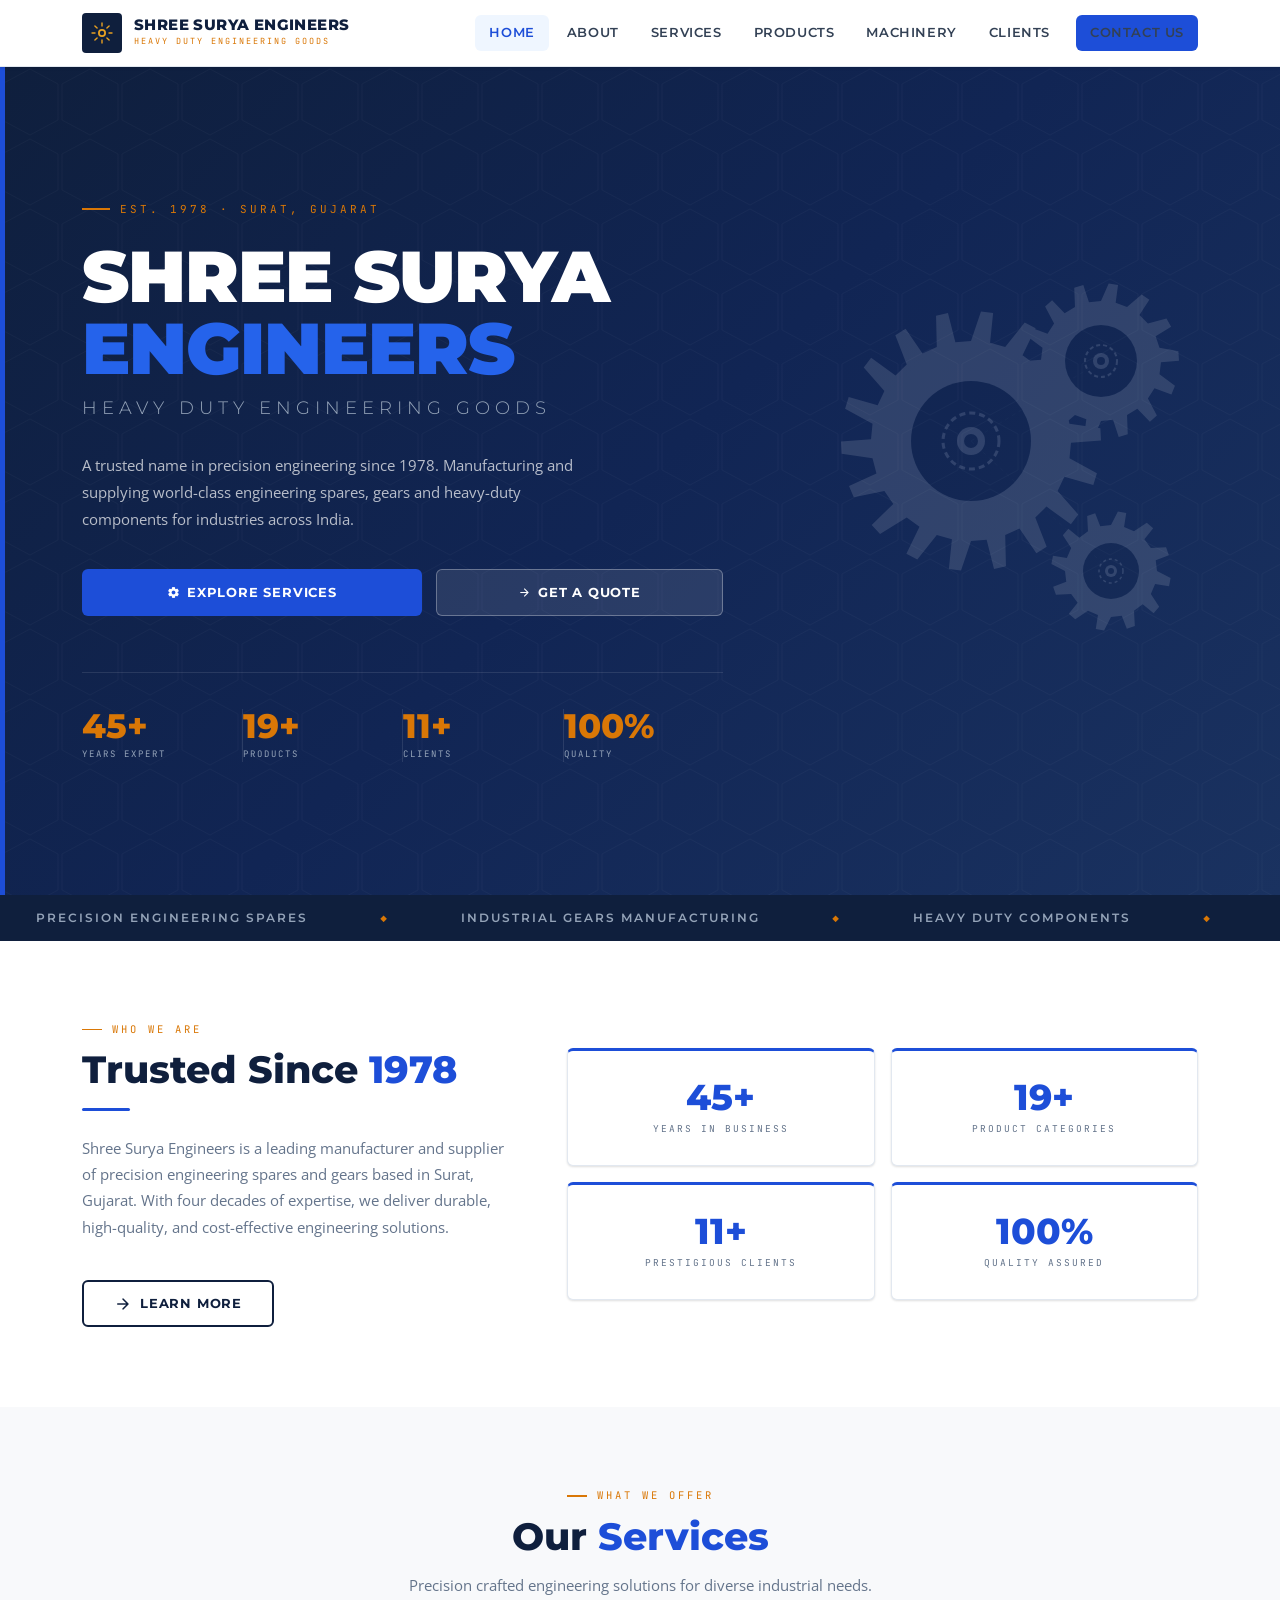
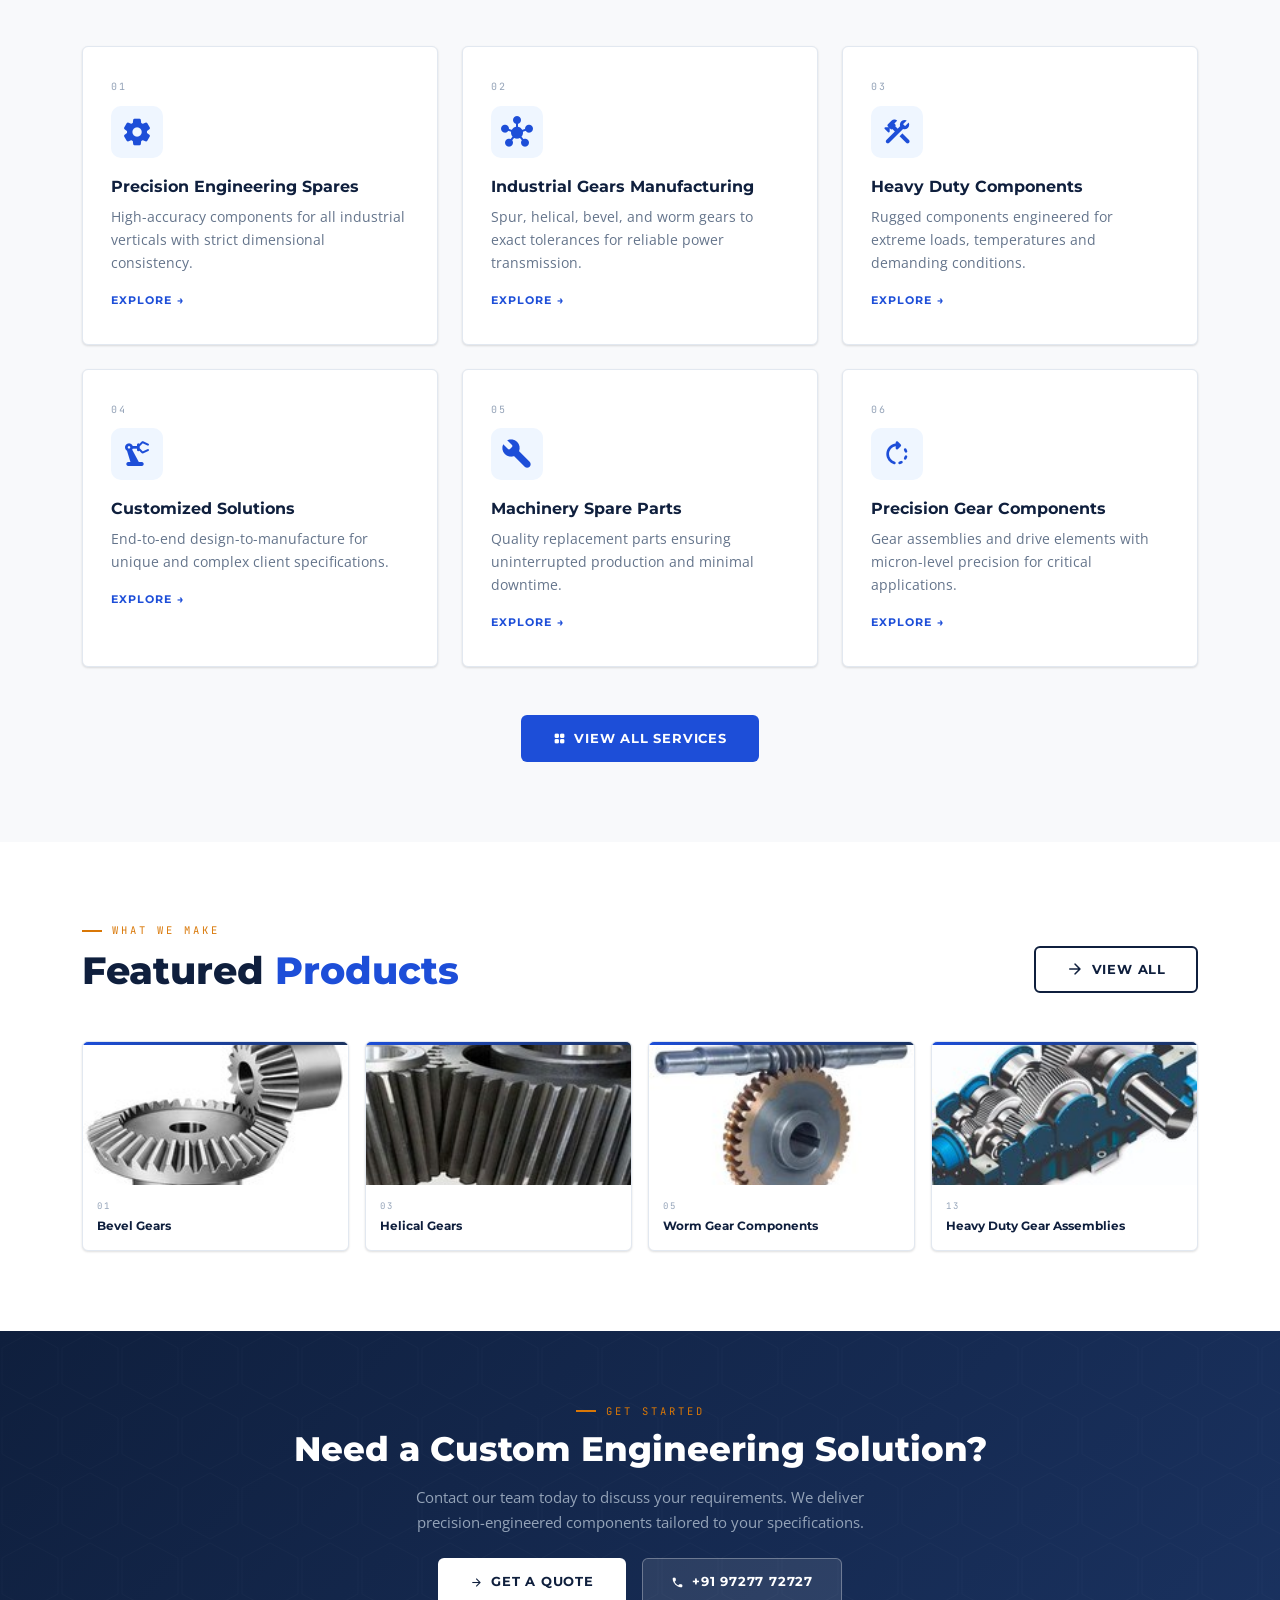
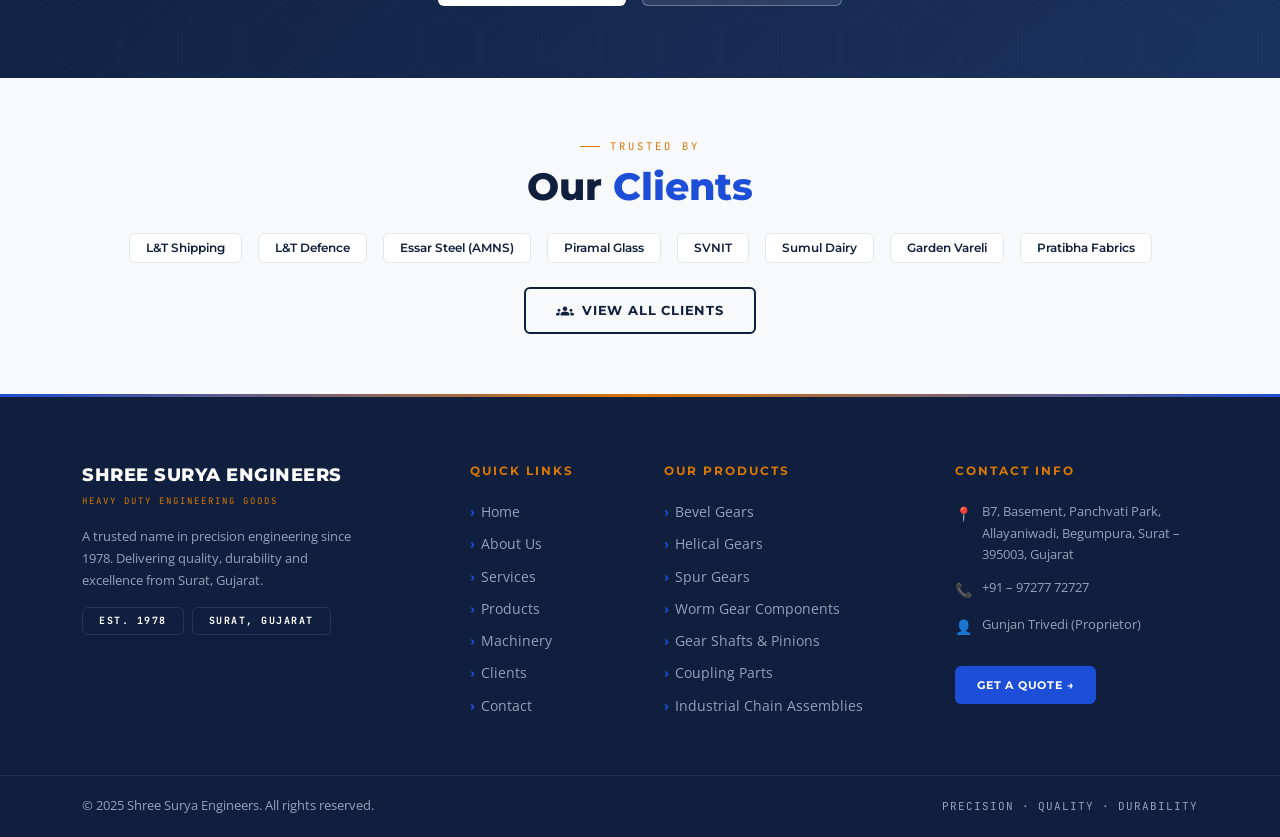
==== index.html @ 5d02d3cc "Add files via upload Initial Code" ====
<!DOCTYPE html>
<html lang="en">
<head>
<meta charset="UTF-8">
<meta name="viewport" content="width=device-width, initial-scale=1.0">
<title>Shree Surya Engineers — Heavy Duty Engineering Goods</title>
<link rel="stylesheet" href="https://cdn.jsdelivr.net/npm/bootstrap@5.3.3/dist/css/bootstrap.min.css">
<link rel="stylesheet" href="style.css">
</head>
<body>
<div id="sse-nav"></div>

<!-- HERO -->
<section class="hero">
  <div class="hero-blue-bar"></div>
  <div class="hero-right-panel">
          <svg class="hero-gear-svg" viewBox="0 0 480 480" xmlns="http://www.w3.org/2000/svg">
        <g class="gear-a" style="transform-origin:200px 200px;">
          <path fill="white" d="M200.00,100.00 L209.97,70.38 L222.13,71.90 L219.08,101.84 L234.20,106.03 L253.70,81.61 L264.61,87.19 L251.50,114.28 L264.28,123.40 L290.96,107.12 L299.29,116.09 L277.71,137.07 L286.60,150.00 L317.24,143.83 L322.00,155.11 L294.55,167.44 L298.48,182.64 L329.38,187.31 L330.00,199.55 L299.98,201.75 L298.48,217.36 L325.92,232.33 L322.31,244.04 L293.36,235.84 L286.60,250.00 L307.26,273.45 L299.88,283.21 L275.47,265.61 L264.28,276.60 L275.68,305.70 L265.39,312.36 L248.48,287.46 L234.20,293.97 L234.96,325.21 L223.02,327.95 L215.64,298.77 L200.00,300.00 L190.03,329.62 L177.87,328.10 L180.92,298.16 L165.80,293.97 L146.30,318.39 L135.39,312.81 L148.50,285.72 L135.72,276.60 L109.04,292.88 L100.71,283.91 L122.29,262.93 L113.40,250.00 L82.76,256.17 L78.00,244.89 L105.45,232.56 L101.52,217.36 L70.62,212.69 L70.00,200.45 L100.02,198.25 L101.52,182.64 L74.08,167.67 L77.69,155.96 L106.64,164.16 L113.40,150.00 L92.74,126.55 L100.12,116.79 L124.53,134.39 L135.72,123.40 L124.32,94.30 L134.61,87.64 L151.52,112.54 L165.80,106.03 L165.04,74.79 L176.98,72.05 L184.36,101.23 Z"/>
          <circle cx="200" cy="200" r="60" fill="#0F1F3D"/>
          <circle cx="200" cy="200" r="28" fill="none" stroke="white" stroke-width="3" stroke-dasharray="6 4"/>
          <circle cx="200" cy="200" r="14" fill="white"/>
          <circle cx="200" cy="200" r="7" fill="#0F1F3D"/>
        </g>
        <g class="gear-b" style="transform-origin:330px 120px;">
          <path fill="white" d="M330.00,60.00 L337.69,42.38 L347.02,43.88 L344.66,61.82 L356.03,65.94 L370.61,53.40 L378.36,58.80 L368.45,73.94 L376.91,82.59 L395.48,77.62 L400.12,85.84 L384.63,95.19 L388.50,106.65 L407.38,110.22 L408.00,119.65 L389.98,121.35 L388.50,133.35 L403.96,144.77 L400.43,153.53 L383.46,147.24 L376.91,157.41 L385.89,174.41 L378.91,180.76 L366.35,167.74 L356.03,174.06 L356.75,193.27 L347.70,195.97 L342.04,178.78 L330.00,180.00 L322.31,197.62 L312.98,196.12 L315.34,178.18 L303.97,174.06 L289.39,186.60 L281.64,181.20 L291.55,166.06 L283.09,157.41 L264.52,162.38 L259.88,154.16 L275.37,144.81 L271.50,133.35 L252.62,129.78 L252.00,120.35 L270.02,118.65 L271.50,106.65 L256.04,95.23 L259.57,86.47 L276.54,92.76 L283.09,82.59 L274.11,65.59 L281.09,59.24 L293.65,72.26 L303.97,65.94 L303.25,46.73 L312.30,44.03 L317.96,61.22 Z"/>
          <circle cx="330" cy="120" r="36" fill="#0F1F3D"/>
          <circle cx="330" cy="120" r="16" fill="none" stroke="white" stroke-width="2" stroke-dasharray="4 3"/>
          <circle cx="330" cy="120" r="8" fill="white"/>
          <circle cx="330" cy="120" r="4" fill="#0F1F3D"/>
        </g>
        <g class="gear-c" style="transform-origin:340px 330px;">
          <path fill="white" d="M340.00,284.00 L346.90,270.40 L355.23,271.96 L353.06,285.89 L363.00,290.16 L375.77,281.83 L382.20,287.35 L373.37,298.34 L379.84,307.00 L395.07,306.17 L397.87,314.17 L384.73,319.26 L386.00,330.00 L399.60,336.90 L398.04,345.23 L384.11,343.06 L379.84,353.00 L388.17,365.77 L382.65,372.20 L371.66,363.37 L363.00,369.84 L363.83,385.07 L355.83,387.87 L350.74,374.73 L340.00,376.00 L333.10,389.60 L324.77,388.04 L326.94,374.11 L317.00,369.84 L304.23,378.17 L297.80,372.65 L306.63,361.66 L300.16,353.00 L284.93,353.83 L282.13,345.83 L295.27,340.74 L294.00,330.00 L280.40,323.10 L281.96,314.77 L295.89,316.94 L300.16,307.00 L291.83,294.23 L297.35,287.80 L308.34,296.63 L317.00,290.16 L316.17,274.93 L324.17,272.13 L329.26,285.27 Z"/>
          <circle cx="340" cy="330" r="28" fill="#0F1F3D"/>
          <circle cx="340" cy="330" r="12" fill="none" stroke="white" stroke-width="1.5" stroke-dasharray="3 3"/>
          <circle cx="340" cy="330" r="6" fill="white"/>
          <circle cx="340" cy="330" r="3" fill="#0F1F3D"/>
        </g>
        <line x1="200" y1="200" x2="330" y2="120" stroke="white" stroke-width="0.5" stroke-dasharray="4 4" opacity="0.25"/>
        <line x1="200" y1="200" x2="340" y2="330" stroke="white" stroke-width="0.5" stroke-dasharray="4 4" opacity="0.25"/>
      </svg>
  </div>
  <div class="container position-relative" style="z-index:2;">
    <div class="row">
      <div class="col-lg-7">
        <div class="hero-label">Est. 1978 · Surat, Gujarat</div>
        <h1>SHREE SURYA<span>ENGINEERS</span></h1>
        <p class="hero-tagline">Heavy Duty Engineering Goods</p>
        <p class="hero-desc">A trusted name in precision engineering since 1978. Manufacturing and supplying world-class engineering spares, gears and heavy-duty components for industries across India.</p>
        <div class="hero-btns">
          <a href="services.html" class="btn-primary-sse">
            <span class="mi mi-20">settings</span> Explore Services
          </a>
          <a href="contact.html" class="btn-ghost-sse">
            <span class="mi mi-20">arrow_forward</span> Get a Quote
          </a>
        </div>
        <div class="hero-stats">
          <div class="hero-stat"><div class="hero-stat-num">45+</div><div class="hero-stat-lbl">Years Expert</div></div>
          <div class="hero-stat"><div class="hero-stat-num">19+</div><div class="hero-stat-lbl">Products</div></div>
          <div class="hero-stat"><div class="hero-stat-num">11+</div><div class="hero-stat-lbl">Clients</div></div>
          <div class="hero-stat"><div class="hero-stat-num">100%</div><div class="hero-stat-lbl">Quality</div></div>
        </div>
      </div>
    </div>
  </div>
</section>

<div id="sse-ticker"></div>

<!-- ABOUT STRIP -->
<section style="padding:80px 0;background:var(--white);">
  <div class="container">
    <div class="row align-items-center g-5">
      <div class="col-lg-5 reveal-left">
        <div class="section-label">Who We Are</div>
        <h2 class="section-title">Trusted Since <span>1978</span></h2>
        <div class="section-divider"></div>
        <p class="section-sub">Shree Surya Engineers is a leading manufacturer and supplier of precision engineering spares and gears based in Surat, Gujarat. With four decades of expertise, we deliver durable, high-quality, and cost-effective engineering solutions.</p>
        <a href="about.html" class="btn-outline-sse mt-4 d-inline-flex align-items-center gap-2">
          <span class="mi mi-18">arrow_forward</span> Learn More
        </a>
      </div>
      <div class="col-lg-7 reveal">
        <div class="row g-3">
          <div class="col-6"><div class="stat-box"><div class="stat-num">45+</div><div class="stat-lbl">Years in Business</div></div></div>
          <div class="col-6"><div class="stat-box"><div class="stat-num">19+</div><div class="stat-lbl">Product Categories</div></div></div>
          <div class="col-6"><div class="stat-box"><div class="stat-num">11+</div><div class="stat-lbl">Prestigious Clients</div></div></div>
          <div class="col-6"><div class="stat-box"><div class="stat-num">100%</div><div class="stat-lbl">Quality Assured</div></div></div>
        </div>
      </div>
    </div>
  </div>
</section>

<!-- SERVICES -->
<section style="padding:80px 0;background:var(--bg);">
  <div class="container">
    <div class="text-center mb-5 reveal">
      <div class="section-label justify-content-center">What We Offer</div>
      <h2 class="section-title">Our <span>Services</span></h2>
      <p class="section-sub mx-auto">Precision crafted engineering solutions for diverse industrial needs.</p>
    </div>
    <div class="row g-4">
      <div class="col-lg-4 col-md-6 reveal"><div class="service-card"><div class="service-num">01</div><div class="service-icon"><span class="mi mi-32">settings</span></div><h4>Precision Engineering Spares</h4><p>High-accuracy components for all industrial verticals with strict dimensional consistency.</p><a href="services.html" class="service-link">Explore</a></div></div>
      <div class="col-lg-4 col-md-6 reveal"><div class="service-card"><div class="service-num">02</div><div class="service-icon"><span class="mi mi-32">hub</span></div><h4>Industrial Gears Manufacturing</h4><p>Spur, helical, bevel, and worm gears to exact tolerances for reliable power transmission.</p><a href="services.html" class="service-link">Explore</a></div></div>
      <div class="col-lg-4 col-md-6 reveal"><div class="service-card"><div class="service-num">03</div><div class="service-icon"><span class="mi mi-32">construction</span></div><h4>Heavy Duty Components</h4><p>Rugged components engineered for extreme loads, temperatures and demanding conditions.</p><a href="services.html" class="service-link">Explore</a></div></div>
      <div class="col-lg-4 col-md-6 reveal"><div class="service-card"><div class="service-num">04</div><div class="service-icon"><span class="mi mi-32">precision_manufacturing</span></div><h4>Customized Solutions</h4><p>End-to-end design-to-manufacture for unique and complex client specifications.</p><a href="services.html" class="service-link">Explore</a></div></div>
      <div class="col-lg-4 col-md-6 reveal"><div class="service-card"><div class="service-num">05</div><div class="service-icon"><span class="mi mi-32">build</span></div><h4>Machinery Spare Parts</h4><p>Quality replacement parts ensuring uninterrupted production and minimal downtime.</p><a href="services.html" class="service-link">Explore</a></div></div>
      <div class="col-lg-4 col-md-6 reveal"><div class="service-card"><div class="service-num">06</div><div class="service-icon"><span class="mi mi-32">rotate_right</span></div><h4>Precision Gear Components</h4><p>Gear assemblies and drive elements with micron-level precision for critical applications.</p><a href="services.html" class="service-link">Explore</a></div></div>
    </div>
    <div class="text-center mt-5 reveal">
      <a href="services.html" class="btn-primary-sse d-inline-flex align-items-center gap-2">
        <span class="mi mi-20">grid_view</span> View All Services
      </a>
    </div>
  </div>
</section>

<!-- FEATURED PRODUCTS -->
<section style="padding:80px 0;background:var(--white);">
  <div class="container">
    <div class="d-flex justify-content-between align-items-end flex-wrap gap-3 mb-5 reveal">
      <div><div class="section-label">What We Make</div><h2 class="section-title mb-0">Featured <span>Products</span></h2></div>
      <a href="products.html" class="btn-outline-sse d-inline-flex align-items-center gap-2"><span class="mi mi-18">arrow_forward</span> View All</a>
    </div>
    <div class="row g-3">
      <div class="col-lg-3 col-md-4 col-6 reveal"><div class="product-card"><div class="product-card-top"></div><div class="product-img-wrap"><img src="beval_gear.jpg" alt="Bevel Gears"></div><div class="product-card-body"><div class="product-serial">01</div><div class="product-name">Bevel Gears</div></div></div></div>
      <div class="col-lg-3 col-md-4 col-6 reveal"><div class="product-card"><div class="product-card-top"></div><div class="product-img-wrap"><img src="helical_gears.jpg" alt="Helical Gears"></div><div class="product-card-body"><div class="product-serial">03</div><div class="product-name">Helical Gears</div></div></div></div>
      <div class="col-lg-3 col-md-4 col-6 reveal"><div class="product-card"><div class="product-card-top"></div><div class="product-img-wrap"><img src="worm_gear_components.jpg" alt="Worm Gear"></div><div class="product-card-body"><div class="product-serial">05</div><div class="product-name">Worm Gear Components</div></div></div></div>
      <div class="col-lg-3 col-md-4 col-6 reveal"><div class="product-card"><div class="product-card-top"></div><div class="product-img-wrap"><img src="heavy_duty_gear_assemblies.jpg" alt="Heavy Duty Gear"></div><div class="product-card-body"><div class="product-serial">13</div><div class="product-name">Heavy Duty Gear Assemblies</div></div></div></div>
    </div>
  </div>
</section>

<!-- CTA -->
<section class="cta-band">
  <div class="container text-center position-relative" style="z-index:2;">
    <div class="reveal">
      <div class="section-label justify-content-center">Get Started</div>
      <h2 class="mb-3">Need a Custom Engineering Solution?</h2>
      <p class="mb-4 mx-auto" style="max-width:500px;">Contact our team today to discuss your requirements. We deliver precision-engineered components tailored to your specifications.</p>
      <div class="d-flex gap-3 justify-content-center flex-wrap">
        <a href="contact.html" class="btn-white-sse d-inline-flex align-items-center gap-2">
          <span class="mi mi-20">arrow_forward</span> Get a Quote
        </a>
        <a href="tel:+919727772727" class="btn-ghost-sse d-inline-flex align-items-center gap-2">
          <span class="mi mi-20">call</span> +91 97277 72727
        </a>
      </div>
    </div>
  </div>
</section>

<!-- CLIENTS STRIP -->
<section style="padding:60px 0;background:var(--bg);">
  <div class="container">
    <div class="text-center mb-4 reveal">
      <div class="section-label justify-content-center">Trusted By</div>
      <h2 class="section-title">Our <span>Clients</span></h2>
    </div>
    <div class="row g-2 g-sm-3 justify-content-center reveal">
      <div class="col-auto"><span class="badge px-3 py-2 border" style="background:var(--white);color:var(--navy);font-family:'Montserrat',sans-serif;font-size:12px;font-weight:600;border-color:var(--rule)!important;border-radius:6px;">L&T Shipping</span></div>
      <div class="col-auto"><span class="badge px-3 py-2 border" style="background:var(--white);color:var(--navy);font-family:'Montserrat',sans-serif;font-size:12px;font-weight:600;border-color:var(--rule)!important;border-radius:6px;">L&T Defence</span></div>
      <div class="col-auto"><span class="badge px-3 py-2 border" style="background:var(--white);color:var(--navy);font-family:'Montserrat',sans-serif;font-size:12px;font-weight:600;border-color:var(--rule)!important;border-radius:6px;">Essar Steel (AMNS)</span></div>
      <div class="col-auto"><span class="badge px-3 py-2 border" style="background:var(--white);color:var(--navy);font-family:'Montserrat',sans-serif;font-size:12px;font-weight:600;border-color:var(--rule)!important;border-radius:6px;">Piramal Glass</span></div>
      <div class="col-auto"><span class="badge px-3 py-2 border" style="background:var(--white);color:var(--navy);font-family:'Montserrat',sans-serif;font-size:12px;font-weight:600;border-color:var(--rule)!important;border-radius:6px;">SVNIT</span></div>
      <div class="col-auto"><span class="badge px-3 py-2 border" style="background:var(--white);color:var(--navy);font-family:'Montserrat',sans-serif;font-size:12px;font-weight:600;border-color:var(--rule)!important;border-radius:6px;">Sumul Dairy</span></div>
      <div class="col-auto"><span class="badge px-3 py-2 border" style="background:var(--white);color:var(--navy);font-family:'Montserrat',sans-serif;font-size:12px;font-weight:600;border-color:var(--rule)!important;border-radius:6px;">Garden Vareli</span></div>
      <div class="col-auto"><span class="badge px-3 py-2 border" style="background:var(--white);color:var(--navy);font-family:'Montserrat',sans-serif;font-size:12px;font-weight:600;border-color:var(--rule)!important;border-radius:6px;">Pratibha Fabrics</span></div>
    </div>
    <div class="text-center mt-4 reveal">
      <a href="clients.html" class="btn-outline-sse d-inline-flex align-items-center gap-2">
        <span class="mi mi-18">groups</span> View All Clients
      </a>
    </div>
  </div>
</section>

<div id="sse-footer"></div>
<script src="https://cdn.jsdelivr.net/npm/bootstrap@5.3.3/dist/js/bootstrap.bundle.min.js"></script>
<script src="shared.js"></script>
</body>
</html>
---- style.css ----
/* ── FONTS ───────────────────────────────────────────────────── */
@import url('https://fonts.googleapis.com/css2?family=Montserrat:wght@300;400;500;600;700;800;900&family=Open+Sans:ital,wght@0,300;0,400;0,500;0,600;1,400&family=JetBrains+Mono:wght@300;400;500&display=swap');
@import url('https://fonts.googleapis.com/icon?family=Material+Icons+Round');

/* ── TOKENS ──────────────────────────────────────────────────── */
:root {
  --navy:       #0F1F3D;
  --navy-mid:   #1A3260;
  --blue:       #1D4ED8;
  --blue-2:     #2563EB;
  --blue-lt:    #DBEAFE;
  --blue-pale:  #EFF6FF;
  --steel:      #334155;
  --steel-2:    #64748B;
  --steel-3:    #94A3B8;
  --rule:       #E2E8F0;
  --bg:         #F8F9FB;
  --white:      #FFFFFF;
  --gold:       #D97706;
  --gold-lt:    #FEF3C7;
  --shadow-sm:  0 1px 3px rgba(0,0,0,.08), 0 1px 2px rgba(0,0,0,.06);
  --shadow-md:  0 4px 16px rgba(15,31,61,.10);
  --shadow-lg:  0 12px 40px rgba(15,31,61,.15);
  --radius:     6px;
  --transition: .28s cubic-bezier(.4,0,.2,1);
}

/* ── RESET / BASE ────────────────────────────────────────────── */
*, *::before, *::after { box-sizing: border-box; }
html { scroll-behavior: smooth; font-size: 16px; }
body {
  font-family: 'Open Sans', sans-serif;
  background: var(--bg);
  color: var(--steel);
  line-height: 1.65;
  overflow-x: hidden;
}
h1,h2,h3,h4,h5,h6 {
  font-family: 'Montserrat', sans-serif;
  color: var(--navy);
  line-height: 1.15;
  font-weight: 700;
}
a { color: var(--blue); text-decoration: none; transition: color var(--transition); }
a:hover { color: var(--blue-2); }
img { max-width: 100%; display: block; }
::-webkit-scrollbar { width: 5px; }
::-webkit-scrollbar-track { background: var(--bg); }
::-webkit-scrollbar-thumb { background: var(--blue); border-radius: 10px; }

/* ── NAVBAR ──────────────────────────────────────────────────── */
.sse-nav {
  background: var(--white);
  border-bottom: 1px solid var(--rule);
  box-shadow: var(--shadow-sm);
  position: sticky; top: 0; z-index: 1000;
  transition: box-shadow var(--transition);
}
.sse-nav .navbar-brand {
  display: flex; align-items: center; gap: 12px;
}
.brand-icon {
  width: 40px; height: 40px;
  background: var(--navy);
  border-radius: 4px;
  display: flex; align-items: center; justify-content: center;
  flex-shrink: 0;
}
.brand-icon svg { width: 24px; height: 24px; }
.brand-text .brand-name {
  font-family: 'Montserrat', sans-serif;
  font-weight: 800; font-size: 15px; letter-spacing: .4px;
  color: var(--navy); display: block; line-height: 1;
}
.brand-text .brand-tag {
  font-family: 'JetBrains Mono', monospace;
  font-size: 8.5px; color: var(--gold); letter-spacing: 2px;
  text-transform: uppercase; display: block; margin-top: 2px;
}
.sse-nav .nav-link {
  font-family: 'Montserrat', sans-serif;
  font-size: 12.5px; font-weight: 600; letter-spacing: .6px;
  text-transform: uppercase; color: var(--steel) !important;
  padding: 8px 14px !important;
  border-radius: var(--radius);
  transition: color var(--transition), background var(--transition);
}
.sse-nav .nav-link:hover,
.sse-nav .nav-link.active { color: var(--blue) !important; background: var(--blue-pale); }
.btn-nav-cta {
  font-family: 'Montserrat', sans-serif;
  font-size: 12px; font-weight: 700; letter-spacing: .8px;
  text-transform: uppercase;
  background: var(--blue); color: var(--white) !important;
  border-radius: var(--radius); padding: 9px 22px !important;
  transition: background var(--transition), transform var(--transition), box-shadow var(--transition) !important;
}
.btn-nav-cta:hover { background: var(--navy) !important; transform: translateY(-1px); box-shadow: 0 4px 14px rgba(29,78,216,.35) !important; }

/* ── PAGE HERO BANNER ────────────────────────────────────────── */
.page-hero {
  background: linear-gradient(135deg, var(--navy) 0%, var(--navy-mid) 100%);
  padding: 72px 0 64px;
  position: relative; overflow: hidden;
}
.page-hero::before {
  content: '';
  position: absolute; inset: 0;
  background-image: url("data:image/svg+xml,%3Csvg xmlns='http://www.w3.org/2000/svg' width='60' height='70'%3E%3Cpolygon points='30,2 58,17 58,53 30,68 2,53 2,17' fill='none' stroke='%23ffffff' stroke-width='0.6'/%3E%3C/svg%3E");
  background-size: 60px 70px; opacity: .04;
}
.page-hero .hero-label {
  font-family: 'JetBrains Mono', monospace;
  font-size: 11px; letter-spacing: 3px; color: var(--gold);
  text-transform: uppercase; margin-bottom: 12px;
  display: flex; align-items: center; gap: 10px;
}
.page-hero .hero-label::before {
  content: ''; display: inline-block; width: 24px; height: 1.5px; background: var(--gold);
}
.page-hero h1 { color: var(--white); font-size: clamp(30px,5vw,48px); font-weight: 800; margin-bottom: 14px; }
.page-hero p { color: var(--steel-3); font-size: 15px; max-width: 560px; }
.page-hero .breadcrumb { background: transparent; padding: 0; margin: 20px 0 0; }
.page-hero .breadcrumb-item a { color: var(--steel-3); font-size: 13px; }
.page-hero .breadcrumb-item.active { color: var(--gold); font-size: 13px; }
.page-hero .breadcrumb-item + .breadcrumb-item::before { color: var(--steel-3); }

/* ── SECTION LABELS ──────────────────────────────────────────── */
.section-label {
  font-family: 'JetBrains Mono', monospace;
  font-size: 10.5px; letter-spacing: 3px; color: var(--gold);
  text-transform: uppercase; margin-bottom: 10px;
  display: flex; align-items: center; gap: 10px;
}
.section-label::before { content: ''; display: inline-block; width: 20px; height: 1.5px; background: var(--gold); }
.section-title { font-size: clamp(26px,4vw,38px); font-weight: 800; color: var(--navy); margin-bottom: 14px; }
.section-title span { color: var(--blue); }
.section-sub { font-size: 15px; color: var(--steel-2); line-height: 1.75; max-width: 580px; }
.section-divider { width: 48px; height: 3px; background: var(--blue); border-radius: 2px; margin: 16px 0 24px; }

/* ── CARDS ───────────────────────────────────────────────────── */
.sse-card {
  background: var(--white);
  border: 1px solid var(--rule);
  border-radius: var(--radius);
  box-shadow: var(--shadow-sm);
  transition: transform var(--transition), box-shadow var(--transition), border-color var(--transition);
  overflow: hidden;
  height: 100%;
}
.sse-card:hover { transform: translateY(-5px); box-shadow: var(--shadow-lg); border-color: rgba(29,78,216,.2); }
.card-top-bar { height: 4px; background: var(--blue); width: 100%; }
.card-accent-bar { width: 3px; background: var(--blue); flex-shrink: 0; }

/* ── BUTTONS ─────────────────────────────────────────────────── */
.btn-primary-sse {
  font-family: 'Montserrat', sans-serif;
  font-size: 13px; font-weight: 700; letter-spacing: .8px;
  text-transform: uppercase;
  background: var(--blue); color: var(--white);
  border: none; border-radius: var(--radius);
  padding: 13px 32px;
  transition: background var(--transition), transform var(--transition), box-shadow var(--transition);
  display: inline-block; cursor: pointer;
}
.btn-primary-sse:hover { background: var(--navy); color: var(--white); transform: translateY(-2px); box-shadow: 0 8px 24px rgba(29,78,216,.35); }
.btn-outline-sse {
  font-family: 'Montserrat', sans-serif;
  font-size: 13px; font-weight: 700; letter-spacing: .8px;
  text-transform: uppercase;
  background: transparent; color: var(--navy);
  border: 2px solid var(--navy); border-radius: var(--radius);
  padding: 11px 30px;
  transition: all var(--transition);
  display: inline-block; cursor: pointer;
}
.btn-outline-sse:hover { background: var(--navy); color: var(--white); }
.btn-white-sse {
  font-family: 'Montserrat', sans-serif;
  font-size: 13px; font-weight: 700; letter-spacing: .8px;
  text-transform: uppercase;
  background: var(--white); color: var(--navy);
  border: none; border-radius: var(--radius);
  padding: 13px 32px;
  transition: all var(--transition);
  display: inline-block; cursor: pointer;
}
.btn-white-sse:hover { background: var(--gold-lt); color: var(--navy); transform: translateY(-2px); }
.btn-ghost-sse {
  font-family: 'Montserrat', sans-serif;
  font-size: 13px; font-weight: 700; letter-spacing: .8px;
  text-transform: uppercase;
  background: rgba(255,255,255,.1); color: var(--white);
  border: 1.5px solid rgba(255,255,255,.3); border-radius: var(--radius);
  padding: 11px 28px;
  transition: all var(--transition);
  display: inline-block; cursor: pointer;
}
.btn-ghost-sse:hover { background: rgba(255,255,255,.2); border-color: var(--white); color: var(--white); }

/* ── STAT BOXES ──────────────────────────────────────────────── */
.stat-box {
  background: var(--white);
  border: 1px solid var(--rule);
  border-radius: var(--radius);
  padding: 28px 20px;
  text-align: center;
  box-shadow: var(--shadow-sm);
  border-top: 3px solid var(--blue);
  transition: transform var(--transition), box-shadow var(--transition);
}
.stat-box:hover { transform: translateY(-4px); box-shadow: var(--shadow-md); }
.stat-num { font-family: 'Montserrat', sans-serif; font-size: 36px; font-weight: 800; color: var(--blue); line-height: 1; }
.stat-lbl { font-family: 'JetBrains Mono', monospace; font-size: 9.5px; letter-spacing: 2px; color: var(--steel-2); text-transform: uppercase; margin-top: 6px; }

/* ── TABLES ──────────────────────────────────────────────────── */
.sse-table { border-collapse: separate; border-spacing: 0; width: 100%; border-radius: var(--radius); overflow: hidden; box-shadow: var(--shadow-md); }
.sse-table thead th { background: var(--navy); color: var(--white); font-family: 'Montserrat', sans-serif; font-size: 11.5px; font-weight: 700; letter-spacing: 1px; text-transform: uppercase; padding: 16px 18px; border: none; }
.sse-table tbody tr { transition: background var(--transition); }
.sse-table tbody tr:nth-child(odd) td { background: var(--white); }
.sse-table tbody tr:nth-child(even) td { background: var(--blue-pale); }
.sse-table tbody tr:hover td { background: var(--blue-lt); }
.sse-table td { padding: 13px 18px; font-size: 13.5px; border-bottom: 1px solid var(--rule); vertical-align: middle; }
.sse-table td:first-child { border-left: 3px solid transparent; }
.sse-table tr:nth-child(odd) td:first-child { border-left-color: var(--blue); }
.badge-qty { display: inline-flex; align-items: center; justify-content: center; width: 28px; height: 24px; background: var(--blue-lt); color: var(--blue); font-family: 'Montserrat', sans-serif; font-size: 11px; font-weight: 700; border-radius: 4px; }
.badge-sector { display: inline-block; background: var(--blue-lt); color: var(--blue); font-size: 11.5px; font-weight: 600; padding: 3px 10px; border-radius: 20px; }

/* ── PRODUCT CARDS ───────────────────────────────────────────── */
.product-card {
  background: var(--white);
  border: 1px solid var(--rule);
  border-radius: var(--radius);
  overflow: hidden;
  box-shadow: var(--shadow-sm);
  transition: transform var(--transition), box-shadow var(--transition), border-color var(--transition);
  height: 100%;
}
.product-card:hover { transform: translateY(-6px); box-shadow: var(--shadow-lg); border-color: rgba(29,78,216,.25); }
.product-card:hover .product-img-wrap { background: var(--blue-pale); }
.product-card-top { height: 3px; background: linear-gradient(90deg, var(--blue), var(--navy-mid)); }
.product-img-wrap {
  background: var(--blue-pale);
  height: 140px; display: flex; align-items: center; justify-content: center;
  transition: background var(--transition);
  overflow: hidden;
}
.product-img-wrap img { width: 100%; height: 100%; object-fit: cover; transition: transform .4s ease; }
.product-card:hover .product-img-wrap img { transform: scale(1.06); }
.product-card-body { padding: 14px 14px 16px; }
.product-serial { font-family: 'JetBrains Mono', monospace; font-size: 9px; color: var(--steel-3); letter-spacing: 1.5px; margin-bottom: 4px; }
.product-name { font-family: 'Montserrat', sans-serif; font-size: 12px; font-weight: 700; color: var(--navy); line-height: 1.3; }

/* ── SERVICE CARDS ───────────────────────────────────────────── */
.service-card {
  background: var(--white);
  border: 1px solid var(--rule);
  border-radius: var(--radius);
  padding: 32px 28px;
  box-shadow: var(--shadow-sm);
  transition: transform var(--transition), box-shadow var(--transition), border-color var(--transition);
  height: 100%; position: relative; overflow: hidden;
}
.service-card::before {
  content: ''; position: absolute; top: 0; left: 0; right: 0; height: 4px;
  background: var(--blue);
  transform: scaleX(0); transform-origin: left;
  transition: transform .4s ease;
}
.service-card:hover { transform: translateY(-6px); box-shadow: var(--shadow-lg); border-color: rgba(29,78,216,.2); }
.service-card:hover::before { transform: scaleX(1); }
.service-icon {
  width: 52px; height: 52px; background: var(--blue-pale);
  border-radius: 10px; display: flex; align-items: center; justify-content: center;
  margin-bottom: 20px; font-size: 24px;
  transition: background var(--transition);
}
.service-card:hover .service-icon { background: var(--blue-lt); }
.service-num { font-family: 'JetBrains Mono', monospace; font-size: 10px; color: var(--steel-3); letter-spacing: 2px; margin-bottom: 10px; }
.service-card h4 { font-size: 16px; font-weight: 700; color: var(--navy); margin-bottom: 10px; }
.service-card p { font-size: 13.5px; color: var(--steel-2); line-height: 1.7; margin: 0; }
.service-link { font-family: 'Montserrat', sans-serif; font-size: 11px; font-weight: 700; letter-spacing: 1px; color: var(--blue); text-transform: uppercase; margin-top: 16px; display: inline-flex; align-items: center; gap: 5px; }
.service-link::after { content: '→'; transition: transform .2s; }
.service-card:hover .service-link::after { transform: translateX(4px); }

/* ── WHY CARDS ───────────────────────────────────────────────── */
.why-card {
  background: var(--white);
  border: 1px solid var(--rule);
  border-radius: var(--radius);
  padding: 28px 24px;
  height: 100%;
  box-shadow: var(--shadow-sm);
  border-left: 3px solid var(--blue);
  transition: transform var(--transition), box-shadow var(--transition);
  position: relative;
}
.why-card:hover { transform: translateX(5px); box-shadow: var(--shadow-md); }
.why-card-num { font-family: 'Montserrat', sans-serif; font-size: 42px; font-weight: 900; color: rgba(29,78,216,.07); position: absolute; bottom: 12px; right: 16px; line-height: 1; }
.why-card h5 { font-size: 15px; font-weight: 700; color: var(--navy); margin-bottom: 8px; }
.why-card p { font-size: 13px; color: var(--steel-2); line-height: 1.7; margin: 0; }
.why-tag { display: inline-block; background: var(--blue-lt); color: var(--blue); font-family: 'Montserrat', sans-serif; font-size: 10px; font-weight: 700; letter-spacing: .5px; padding: 4px 10px; border-radius: 20px; margin-bottom: 12px; }

/* ── TICKER ──────────────────────────────────────────────────── */
.ticker-wrap { background: var(--navy); padding: 13px 0; overflow: hidden; }
.ticker-inner { display: flex; width: max-content; animation: ticker 35s linear infinite; }
.ticker-item { font-family: 'Montserrat', sans-serif; font-size: 12px; font-weight: 600; letter-spacing: 2px; text-transform: uppercase; color: var(--steel-3); padding: 0 36px; white-space: nowrap; }
.ticker-sep { color: var(--gold); }
@keyframes ticker { from { transform: translateX(0); } to { transform: translateX(-50%); } }

/* ── CONTACT FORM ────────────────────────────────────────────── */
.form-label { font-family: 'Montserrat', sans-serif; font-size: 11.5px; font-weight: 700; letter-spacing: .5px; text-transform: uppercase; color: var(--navy); margin-bottom: 6px; }
.form-control, .form-select {
  border: 1.5px solid var(--rule); border-radius: var(--radius);
  padding: 11px 14px; font-size: 14px; color: var(--navy);
  background: var(--white); transition: border-color var(--transition), box-shadow var(--transition);
}
.form-control:focus, .form-select:focus { border-color: var(--blue); box-shadow: 0 0 0 3px rgba(29,78,216,.12); outline: none; }
.form-control::placeholder { color: var(--steel-3); }

/* ── CONTACT INFO BLOCKS ─────────────────────────────────────── */
.contact-info-item {
  display: flex; gap: 16px; align-items: flex-start;
  padding: 18px 20px;
  background: var(--white);
  border: 1px solid var(--rule);
  border-left: 3px solid var(--blue);
  border-radius: 0 var(--radius) var(--radius) 0;
  margin-bottom: 14px;
  transition: box-shadow var(--transition);
}
.contact-info-item:hover { box-shadow: var(--shadow-md); }
.ci-icon { font-size: 20px; flex-shrink: 0; margin-top: 2px; }
.ci-label { font-family: 'Montserrat', sans-serif; font-size: 10px; font-weight: 700; letter-spacing: 2px; text-transform: uppercase; color: var(--gold); margin-bottom: 3px; }
.ci-value { font-size: 14px; color: var(--navy); font-weight: 500; line-height: 1.5; }

/* ── FOOTER ──────────────────────────────────────────────────── */
.sse-footer { background: var(--navy); color: var(--steel-3); padding: 64px 0 0; }
.footer-brand .brand-name-ft { font-family: 'Montserrat', sans-serif; font-size: 18px; font-weight: 800; color: var(--white); letter-spacing: .5px; }
.footer-brand .brand-tag-ft { font-family: 'JetBrains Mono', monospace; font-size: 9px; color: var(--gold); letter-spacing: 2px; text-transform: uppercase; margin-top: 3px; }
.footer-brand p { font-size: 13px; color: var(--steel-3); line-height: 1.7; margin-top: 14px; max-width: 280px; }
.footer-heading { font-family: 'Montserrat', sans-serif; font-size: 12px; font-weight: 700; letter-spacing: 2px; text-transform: uppercase; color: var(--gold); margin-bottom: 20px; }
.footer-links { list-style: none; padding: 0; margin: 0; }
.footer-links li { margin-bottom: 10px; }
.footer-links a { color: var(--steel-3); font-size: 13.5px; transition: color var(--transition); display: flex; align-items: center; gap: 6px; }
.footer-links a::before { content: '›'; color: var(--blue); font-weight: 700; }
.footer-links a:hover { color: var(--white); }
.footer-contact-item { font-size: 13px; color: var(--steel-3); margin-bottom: 12px; display: flex; gap: 10px; align-items: flex-start; }
.footer-contact-item span:first-child { color: var(--gold); font-size: 14px; flex-shrink: 0; margin-top: 1px; }
.footer-bottom { border-top: 1px solid rgba(255,255,255,.08); padding: 20px 0; margin-top: 48px; }
.footer-bottom p { font-size: 12.5px; color: var(--steel-3); margin: 0; }
.footer-gold-bar { height: 3px; background: linear-gradient(90deg, var(--blue), var(--gold), var(--blue)); }

/* ── ABOUT PAGE ──────────────────────────────────────────────── */
.about-highlight-box {
  background: var(--navy);
  border-radius: var(--radius);
  padding: 36px 32px;
  color: var(--white);
  position: relative; overflow: hidden;
}
.about-highlight-box::before {
  content: '"';
  position: absolute; top: 10px; left: 20px;
  font-size: 80px; font-weight: 900; color: rgba(255,255,255,.06);
  font-family: 'Montserrat', sans-serif; line-height: 1;
}
.about-highlight-box blockquote {
  font-family: 'Open Sans', sans-serif;
  font-style: italic; font-size: 15px; color: rgba(255,255,255,.9);
  line-height: 1.8; margin: 0; position: relative; z-index: 1;
  border-left: 3px solid var(--gold); padding-left: 20px;
}

/* ── VISION ITEMS ────────────────────────────────────────────── */
.vision-item {
  display: flex; gap: 16px; align-items: flex-start;
  padding: 18px 20px;
  background: var(--white);
  border: 1px solid var(--rule);
  border-radius: var(--radius);
  margin-bottom: 12px;
  transition: border-color var(--transition), box-shadow var(--transition);
}
.vision-item:hover { border-color: rgba(29,78,216,.3); box-shadow: var(--shadow-sm); }
.vision-num { font-family: 'Montserrat', sans-serif; font-size: 22px; font-weight: 800; color: var(--blue); opacity: .35; line-height: 1; flex-shrink: 0; width: 32px; }
.vision-text { font-size: 13.5px; color: var(--steel); line-height: 1.7; }

/* ── CTA BAND ────────────────────────────────────────────────── */
.cta-band {
  background: linear-gradient(135deg, var(--navy) 0%, var(--navy-mid) 100%);
  padding: 72px 0; position: relative; overflow: hidden;
}
.cta-band::before {
  content: '';
  position: absolute; inset: 0;
  background-image: url("data:image/svg+xml,%3Csvg xmlns='http://www.w3.org/2000/svg' width='60' height='70'%3E%3Cpolygon points='30,2 58,17 58,53 30,68 2,53 2,17' fill='none' stroke='%23ffffff' stroke-width='0.5'/%3E%3C/svg%3E");
  background-size: 60px 70px; opacity: .04;
}
.cta-band h2 { color: var(--white); font-size: clamp(24px,3vw,34px); font-weight: 800; }
.cta-band p { color: var(--steel-3); font-size: 15px; }

/* ── HERO (index) ────────────────────────────────────────────── */
.hero {
  background: linear-gradient(135deg, var(--navy) 0%, #112554 50%, var(--navy-mid) 100%);
  min-height: 92vh;
  display: flex; align-items: center;
  position: relative; overflow: hidden;
}
.hero::before {
  content: '';
  position: absolute; inset: 0;
  background-image: url("data:image/svg+xml,%3Csvg xmlns='http://www.w3.org/2000/svg' width='60' height='70'%3E%3Cpolygon points='30,2 58,17 58,53 30,68 2,53 2,17' fill='none' stroke='%23ffffff' stroke-width='0.6'/%3E%3C/svg%3E");
  background-size: 60px 70px; opacity: .05;
}
.hero-blue-bar { position: absolute; left: 0; top: 0; bottom: 0; width: 5px; background: var(--blue); }
.hero-label { font-family: 'JetBrains Mono', monospace; font-size: 11px; letter-spacing: 3px; color: var(--gold); text-transform: uppercase; margin-bottom: 22px; display: flex; align-items: center; gap: 10px; }
.hero-label::before { content: ''; display: inline-block; width: 28px; height: 1.5px; background: var(--gold); }
.hero h1 { font-size: clamp(40px,7vw,72px); font-weight: 900; color: var(--white); line-height: 1; letter-spacing: -1px; margin-bottom: 10px; }
.hero h1 span { color: var(--blue-2); display: block; }
.hero-tagline { font-family: 'Montserrat', sans-serif; font-weight: 300; font-size: clamp(14px,2vw,18px); letter-spacing: 5px; text-transform: uppercase; color: var(--steel-3); margin-bottom: 28px; }
.hero-desc { font-size: 15px; color: rgba(255,255,255,.7); line-height: 1.8; max-width: 500px; margin-bottom: 36px; }
.hero-btns { display: flex; gap: 14px; flex-wrap: wrap; }
.hero-stats { display: flex; gap: 0; margin-top: 56px; padding-top: 36px; border-top: 1px solid rgba(255,255,255,.1); }
.hero-stat { flex: 1; padding-right: 28px; border-right: 1px solid rgba(255,255,255,.1); }
.hero-stat:last-child { border-right: none; }
.hero-stat-num { font-family: 'Montserrat', sans-serif; font-size: 34px; font-weight: 800; color: var(--gold); line-height: 1; }
.hero-stat-lbl { font-family: 'JetBrains Mono', monospace; font-size: 9px; color: var(--steel-3); letter-spacing: 2px; text-transform: uppercase; margin-top: 4px; }
.hero-right-panel {
  position: absolute; right: 0; top: 0; bottom: 0; width: 42%;
  display: flex; align-items: center; justify-content: center;
  opacity: .12; pointer-events: none;
}
.hero-gear-svg { width: 480px; height: 480px; }
@keyframes spinSlow { from { transform: rotate(0deg); } to { transform: rotate(360deg); } }
@keyframes spinSlowRev { from { transform: rotate(0deg); } to { transform: rotate(-360deg); } }
.gear-a { animation: spinSlow 30s linear infinite; transform-origin: 200px 200px; }
.gear-b { animation: spinSlowRev 20s linear infinite; transform-origin: 320px 130px; }
.gear-c { animation: spinSlow 15s linear infinite; transform-origin: 130px 310px; }

/* ── REVEAL ANIMATIONS ───────────────────────────────────────── */
.reveal { opacity: 0; transform: translateY(28px); transition: opacity .65s ease, transform .65s ease; }
.reveal.visible { opacity: 1; transform: translateY(0); }
.reveal-left { opacity: 0; transform: translateX(-28px); transition: opacity .65s ease, transform .65s ease; }
.reveal-left.visible { opacity: 1; transform: translateX(0); }

/* ── MISC ────────────────────────────────────────────────────── */
.text-gold { color: var(--gold) !important; }
.text-blue { color: var(--blue) !important; }
.bg-navy { background: var(--navy) !important; }
.bg-blue-pale { background: var(--blue-pale) !important; }
.border-blue { border-color: var(--blue) !important; }
.rounded-sse { border-radius: var(--radius) !important; }
.font-mono { font-family: 'JetBrains Mono', monospace; }
.font-heading { font-family: 'Montserrat', sans-serif; }
.fw-800 { font-weight: 800; }

@media (max-width: 768px) {
  .hero { min-height: auto; padding: 100px 0 70px; }
  .hero-right-panel { display: none; }
  .hero-stats { flex-wrap: wrap; gap: 20px; }
  .hero-stat { border-right: none; padding-right: 0; }
  .page-hero { padding: 52px 0 44px; }
}

/* ═══ MATERIAL ICON UTILITIES ═══════════════════════════════════ */
.mi {
  font-family: 'Material Icons Round';
  font-style: normal; font-weight: normal; line-height: 1;
  letter-spacing: normal; text-transform: none;
  display: inline-flex; align-items: center; justify-content: center;
  white-space: nowrap; word-wrap: normal; direction: ltr;
  -webkit-font-smoothing: antialiased;
}
.mi-18  { font-size: 18px; }
.mi-24  { font-size: 24px; }
.mi-32  { font-size: 32px; }
.mi-40  { font-size: 40px; }
.mi-48  { font-size: 48px; }

/* ═══ SECTOR CARDS ══════════════════════════════════════════════ */
.sector-card {
  background: var(--white);
  border: 1px solid var(--rule);
  border-radius: 10px;
  padding: 28px 16px 22px;
  text-align: center;
  height: 100%;
  transition: transform var(--transition), box-shadow var(--transition), border-color var(--transition);
}
.sector-card:hover {
  transform: translateY(-5px);
  box-shadow: var(--shadow-md);
  border-color: rgba(29,78,216,.25);
}
.sector-icon {
  width: 62px; height: 62px;
  background: var(--blue-pale);
  color: var(--blue);
  border-radius: 14px;
  display: flex; align-items: center; justify-content: center;
  margin: 0 auto 14px;
  transition: background var(--transition), color var(--transition);
}
.sector-card:hover .sector-icon { background: var(--blue); color: var(--white); }
.sector-name {
  font-family: 'Montserrat', sans-serif;
  font-size: 13px; font-weight: 700; color: var(--navy); line-height: 1.35;
}

/* ═══ SERVICE CARD ICON ═════════════════════════════════════════ */
.service-icon {
  width: 52px; height: 52px;
  background: var(--blue-pale); color: var(--blue);
  border-radius: 10px;
  display: flex; align-items: center; justify-content: center;
  margin-bottom: 20px;
  transition: background var(--transition), color var(--transition);
}
.service-card:hover .service-icon { background: var(--blue); color: var(--white); }

/* ═══ WHY CARD ICON ═════════════════════════════════════════════ */
.why-icon-wrap {
  width: 44px; height: 44px;
  background: var(--blue-pale); color: var(--blue);
  border-radius: 10px;
  display: flex; align-items: center; justify-content: center;
  margin-bottom: 14px;
  transition: background var(--transition), color var(--transition);
}
.why-card:hover .why-icon-wrap { background: var(--blue); color: var(--white); }

/* ═══ CONTACT INFO ICON ═════════════════════════════════════════ */
.ci-icon-wrap {
  width: 42px; height: 42px; border-radius: 10px;
  background: var(--blue-pale); color: var(--blue);
  display: flex; align-items: center; justify-content: center;
  flex-shrink: 0;
  transition: background var(--transition), color var(--transition);
}
.contact-info-item:hover .ci-icon-wrap { background: var(--blue); color: var(--white); }

/* ═══ HERO BUTTONS – RESPONSIVE ═════════════════════════════════ */
.hero-btns {
  display: flex; gap: 14px; flex-wrap: wrap;
}
.hero-btns a {
  flex: 1 1 auto; min-width: 160px;
  text-align: center;
  display: inline-flex; align-items: center; justify-content: center; gap: 7px;
}

/* ═══ PROPRIETOR BUTTONS – RESPONSIVE ══════════════════════════ */
.proprietor-btns {
  display: flex; gap: 12px; flex-wrap: wrap;
  justify-content: center; margin-top: 20px;
}
.proprietor-btns a {
  flex: 1 1 auto; min-width: 148px;
  text-align: center;
  display: inline-flex; align-items: center; justify-content: center; gap: 6px;
}

@media (max-width: 480px) {
  .hero-btns a  { flex: 1 1 100%; }
  .proprietor-btns a { flex: 1 1 100%; }
}

/* ═══ BREADCRUMB FIX ════════════════════════════════════════════ */
.page-hero .breadcrumb {
  background: transparent !important;
  border: none !important;
  box-shadow: none !important;
  padding: 0 !important;
  margin: 18px 0 0 !important;
  display: flex;
  align-items: center;
  gap: 0;
}
.page-hero .breadcrumb-item {
  font-family: 'Open Sans', sans-serif;
  font-size: 13px;
  display: flex;
  align-items: center;
}
.page-hero .breadcrumb-item a {
  color: rgba(255,255,255,.55);
  text-decoration: none;
  transition: color .2s;
}
.page-hero .breadcrumb-item a:hover { color: var(--white); }
.page-hero .breadcrumb-item.active { color: var(--gold); font-weight: 600; }
.page-hero .breadcrumb-item + .breadcrumb-item::before {
  content: '/';
  color: rgba(255,255,255,.3);
  padding: 0 8px;
}
/* Remove any Bootstrap default breadcrumb box model */
nav[aria-label="breadcrumb"] {
  background: transparent !important;
  border: none !important;
  padding: 0 !important;
  margin: 0 !important;
}
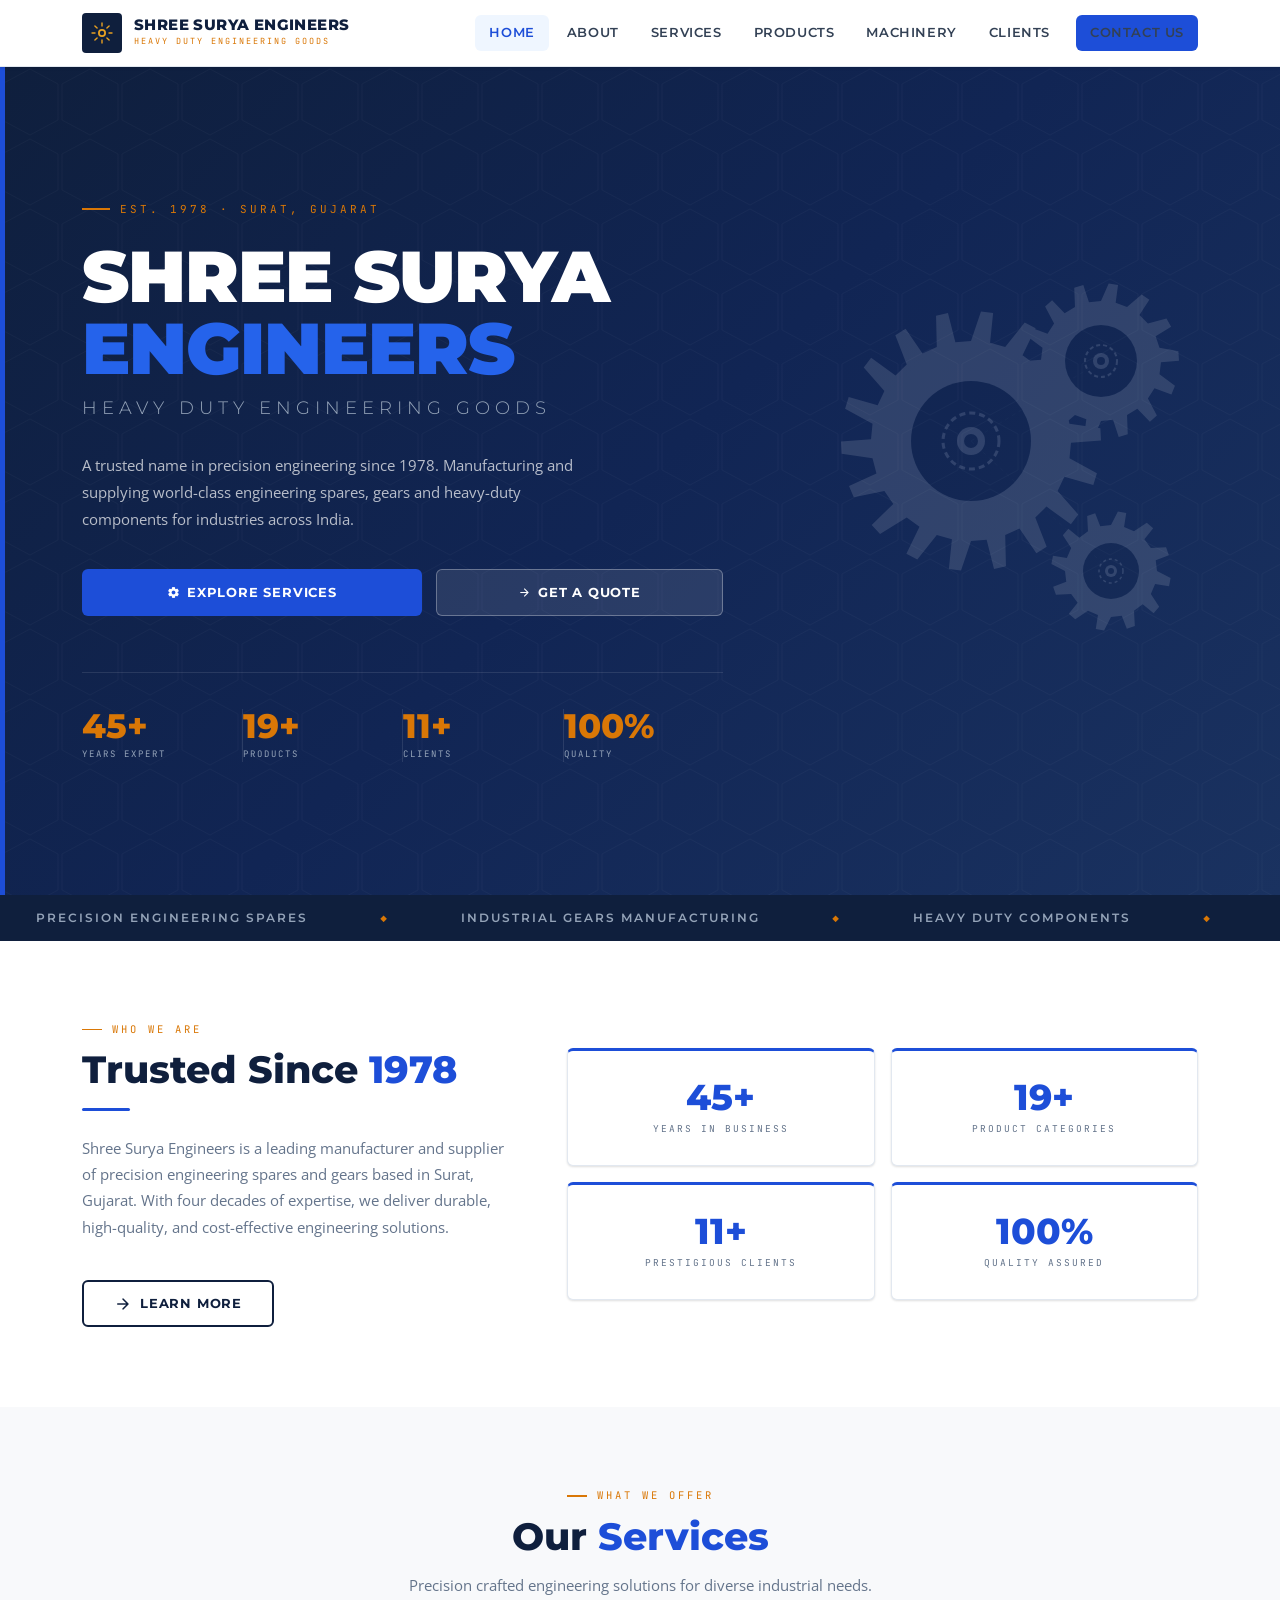
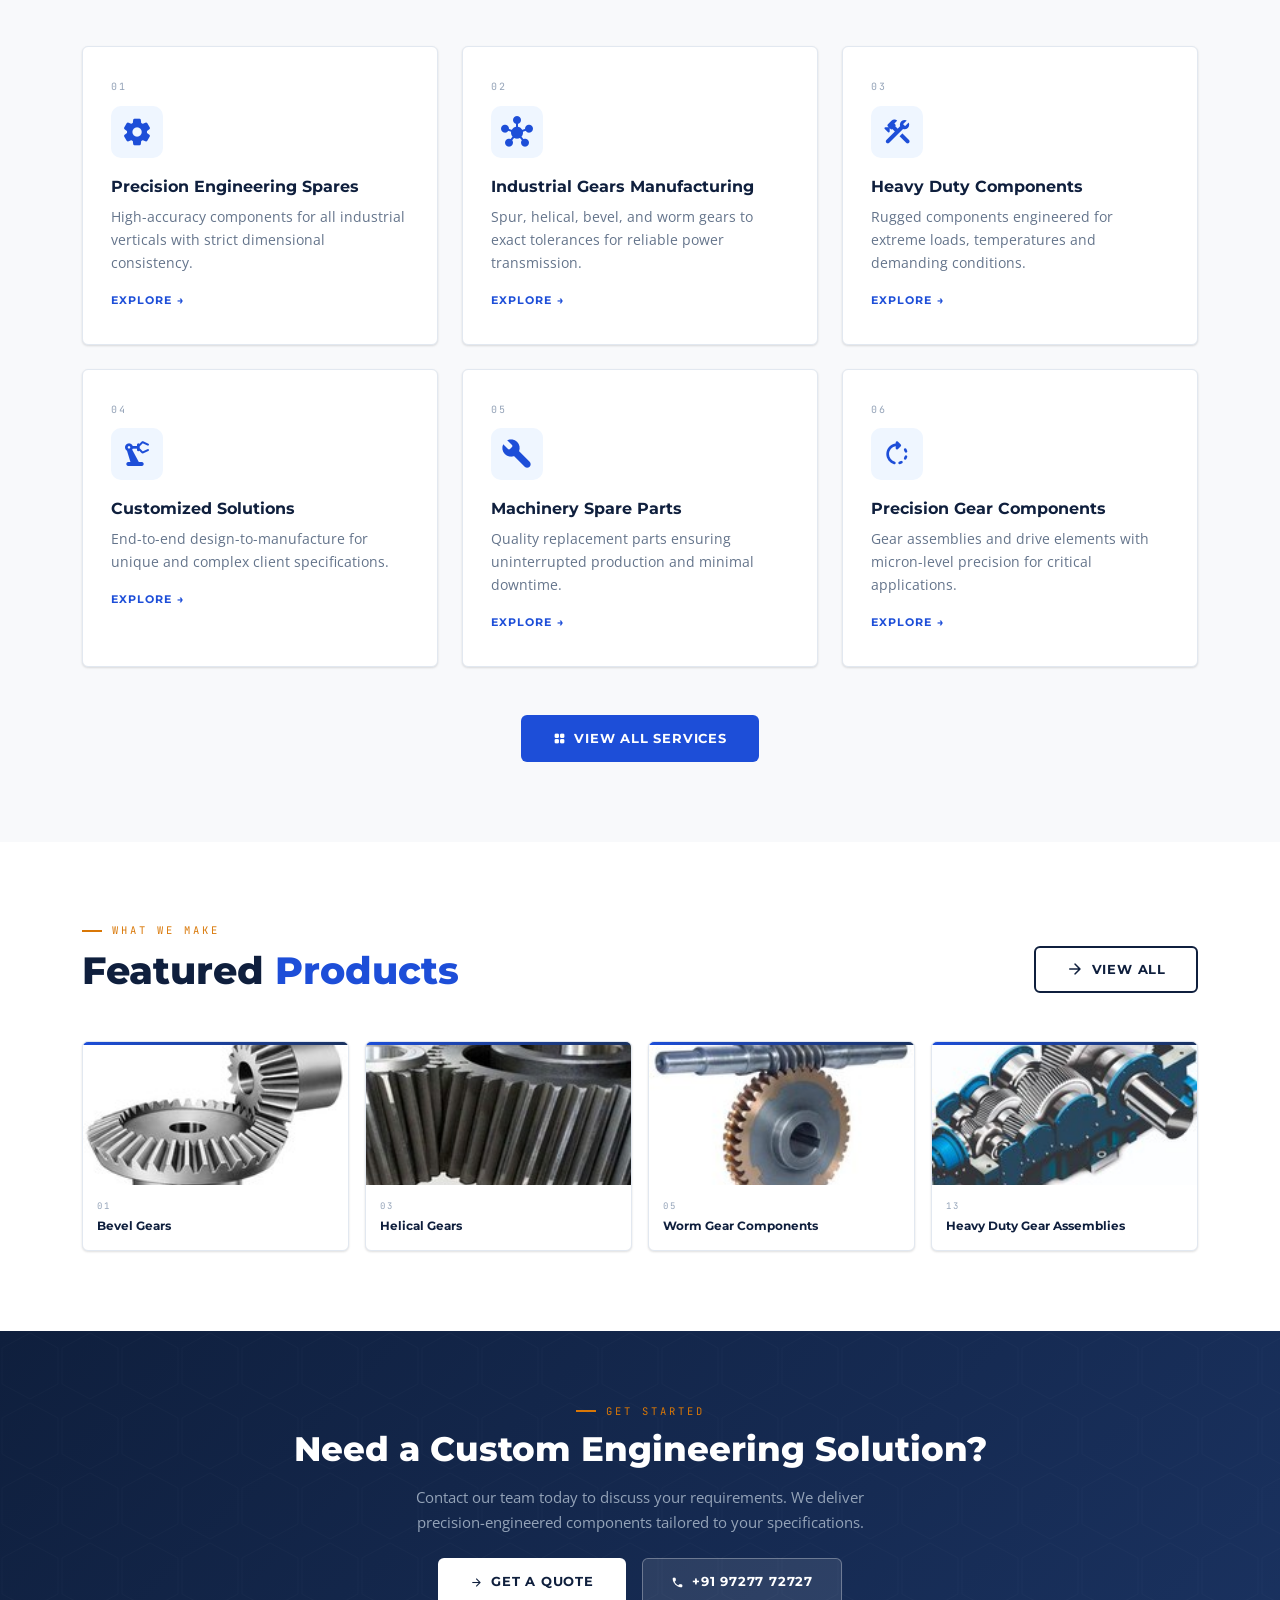
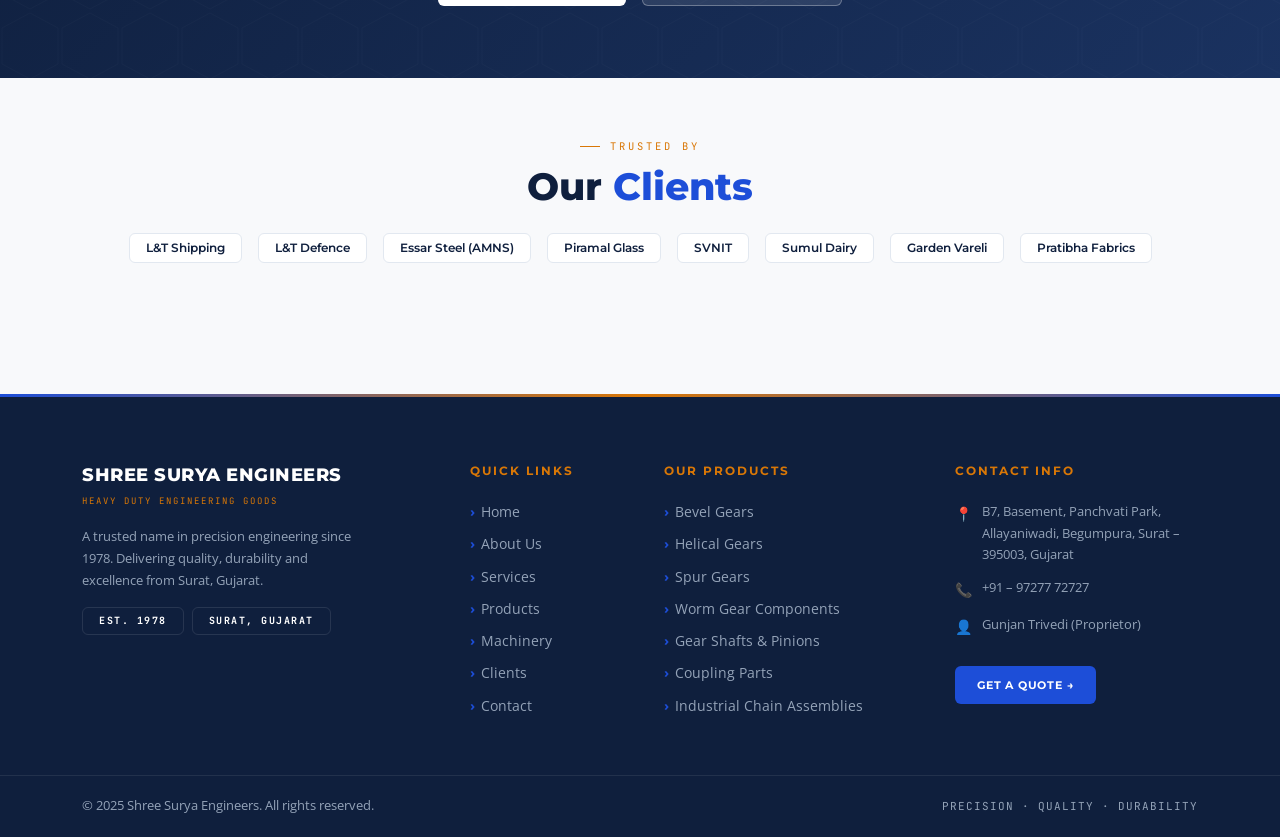
==== commit e3c21805: "Update index.html" ====
--- a/index.html
+++ b/index.html
@@ -4,8 +4,18 @@
 <meta charset="UTF-8">
 <meta name="viewport" content="width=device-width, initial-scale=1.0">
 <title>Shree Surya Engineers — Heavy Duty Engineering Goods</title>
+<link rel="shortcut icon" href="favicon.png" />
 <link rel="stylesheet" href="https://cdn.jsdelivr.net/npm/bootstrap@5.3.3/dist/css/bootstrap.min.css">
 <link rel="stylesheet" href="style.css">
+<meta name="title" content="Shree Surya Engineers | Heavy Duty Engineering Goods">
+<meta name="description" content="A trusted name in precision engineering since 1978. Manufacturing and supplying world-class engineering spares, gears and heavy-duty components for industries across India.">
+<meta property="og:locale" content="en_US" />
+<meta property="og:type" content="website" />
+<meta property="og:title" content="Shree Surya Engineers | Heavy Duty Engineering Goods" />
+<meta property="og:url" content="https://shreesuryaengineers.com" />
+<meta property="og:description" content="A trusted name in precision engineering since 1978. Manufacturing and supplying world-class engineering spares, gears and heavy-duty components for industries across India.">
+<meta property="og:image" content="https://shreesuryaengineers.com/og_image.png">
+<meta property="og:site_name" content="Shree Surya Engineers | Heavy Duty Engineering Goods" />
 </head>
 <body>
 <div id="sse-nav"></div>
